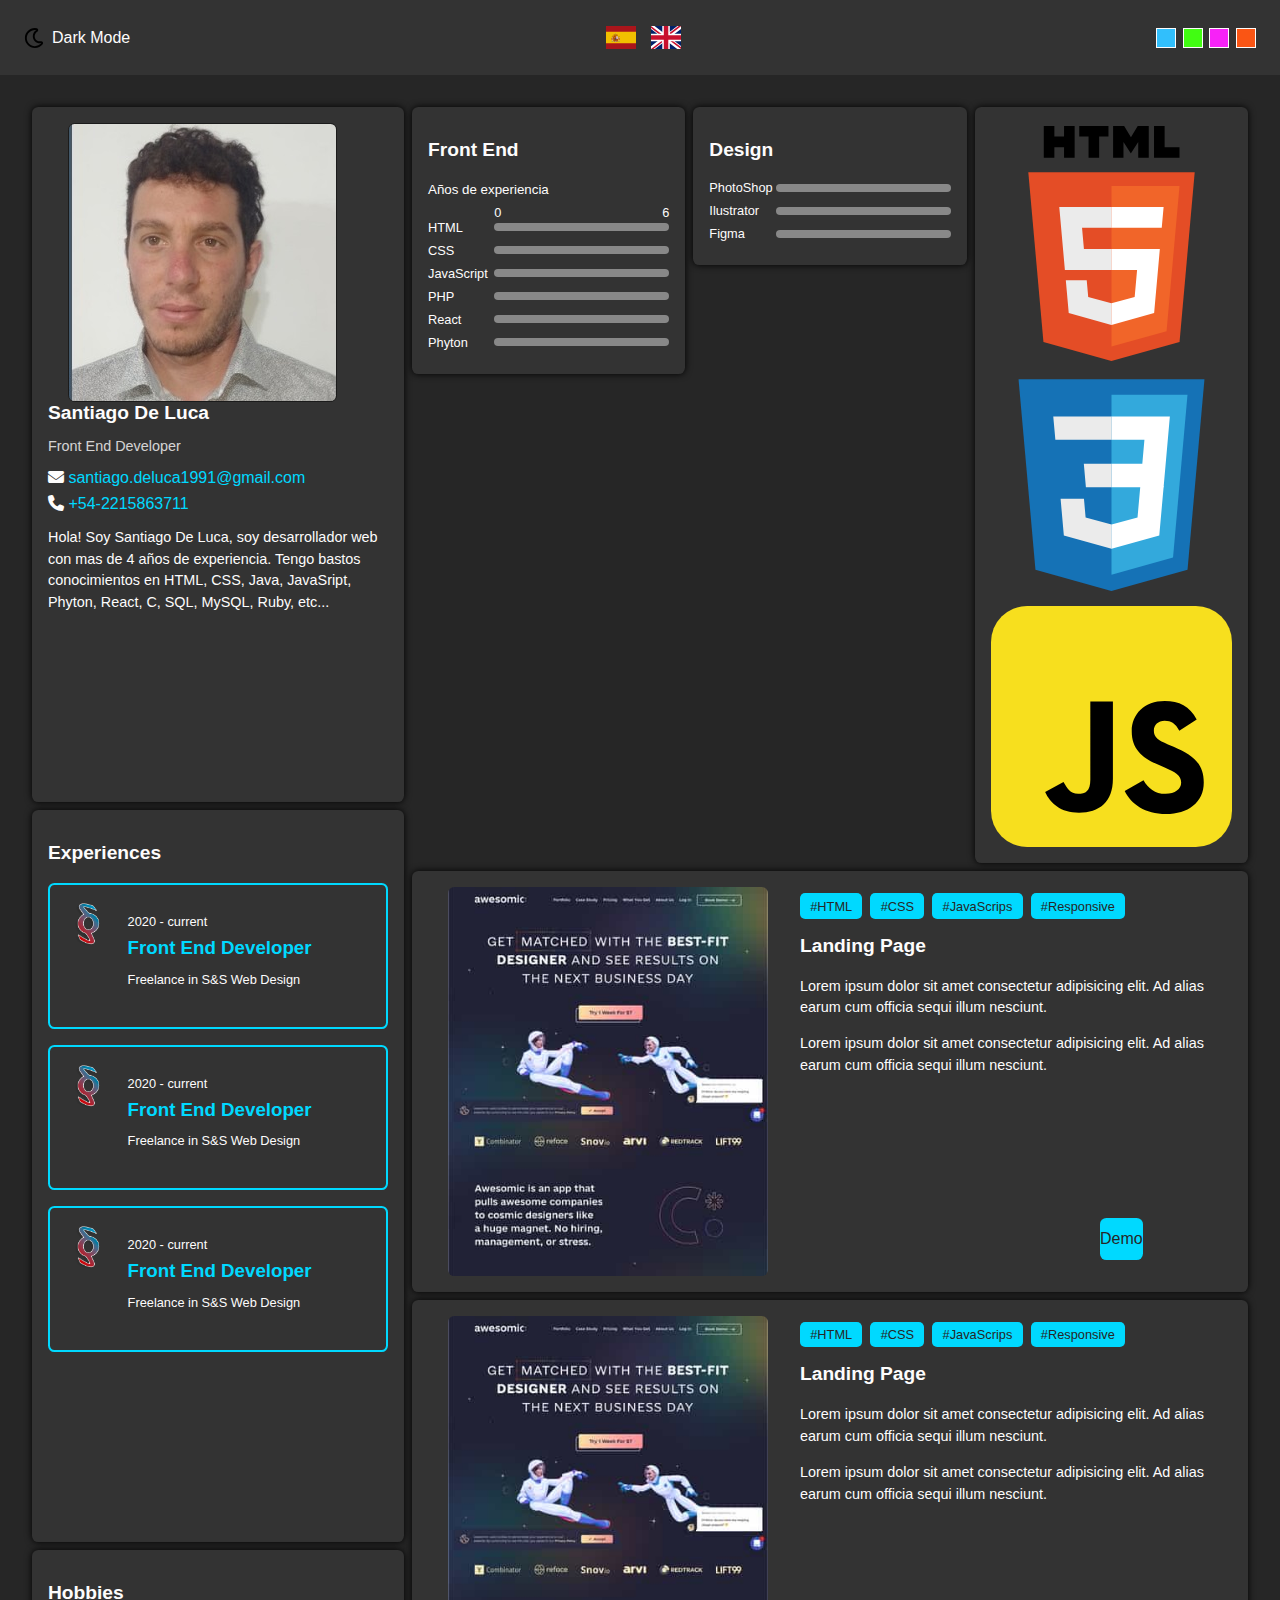
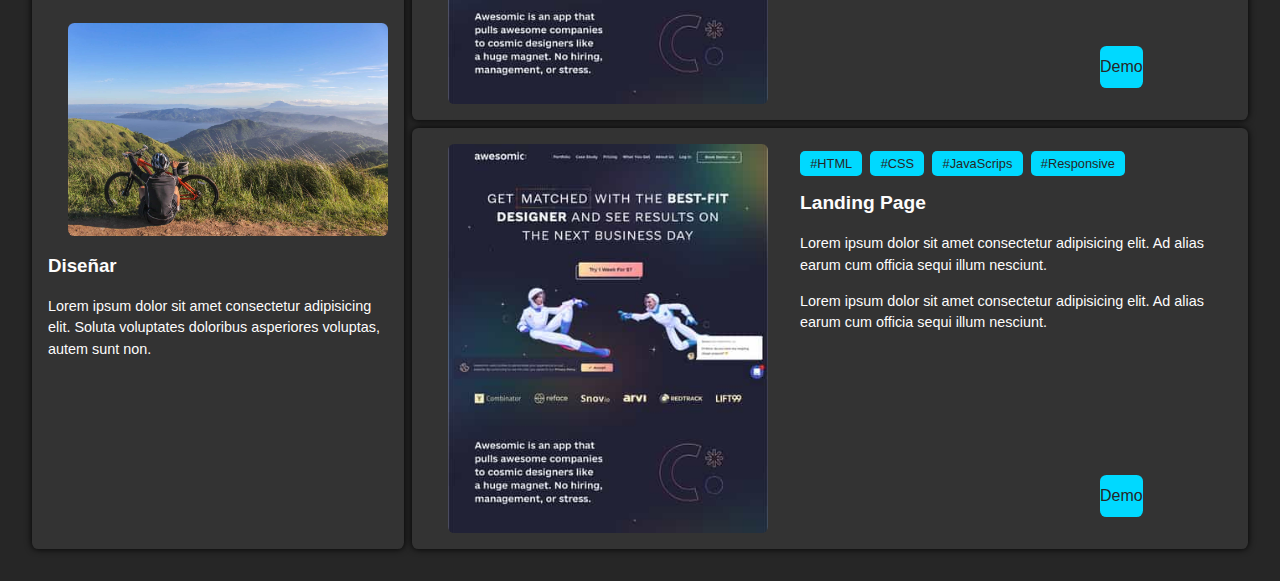
==== index2.html @ b2cef1ed "actualice orden del index" ====
<!DOCTYPE html>
<html lang="en">
  <head>
    <meta charset="UTF-8" />
    <meta http-equiv="X-UA-Compatible" content="IE=edge" />
    <meta name="viewport" content="width=device-width, initial-scale=1.0" />
    <link rel="stylesheet" href="https://cdnjs.cloudflare.com/ajax/libs/font-awesome/6.7.2/css/all.min.css" integrity="sha512-Evv84Mr4kqVGRNSgIGL/F/aIDqQb7xQ2vcrdIwxfjThSH8CSR7PBEakCr51Ck+w+/U6swU2Im1vVX0SVk9ABhg==" crossorigin="anonymous" referrerpolicy="no-referrer" />
    <link rel="stylesheet" href="css/styles.css" />
    <link rel="stylesheet" href="https://cdnjs.cloudflare.com/ajax/libs/font-awesome/4.7.0/css/font-awesome.min.css">
    <title>Portfolio Santiago</title>
  </head>
  <body class="dark">
    <header class="header">
     <div class="switches">
      <div id="toggle-theme" class="toggle-theme">
        <img 
          id="toggle-icon" 
          src="assets/icons/moon.svg" 
          alt="icon theme" 
          class="toggle-theme__icon"
        />
        <p id="toggle-text"
        class="toggle-theme__tex">Dark Mode</p>
      </div>
     </div> 
     <div id="flags" class="flags">
      <div class="flags__item" data-languaje="es">
        <img src="assets/icons/es.svg" alt="Español">
      </div>
      <div class="flags__item" data-languaje="en">
        <img src="assets/icons/gb.svg" alt="Ingles">
      </div>
     </div>
     <div id="toggle-colors" class="colors">
      <div data-color="hsl(189, 100%, 50%)" class="colors__item colors__item--blue"></div>
      <div data-color="hsl(108, 98%, 53%)" class="colors__item colors__item--green"></div>
      <div data-color="hsl(300, 93%, 55%)" class="colors__item colors__item--purple"></div>
      <div data-color="hsl(17, 96%, 53%)" class="colors__item colors__item--orange"></div>
     </div>
    </header>
    <main class="main">
      <section class="column column--left">
        <!--Profile card-->
        <article class="card card--profile">
          <div class="card__image-container">
            <img class="img-profile" src="assets/images/Santi.jpg" alt="">
          </div>
          <div class="class__header">
            <h2 class="card__title no-margin">Santiago De Luca</h2>
            <p class="card__subtitle " data-section="profile" data-value="rol">Front End Developer</p>
          </div>
          <div class="card__body">
            <div class="card__link">
              <i class="fa-solid fa-envelope"></i>
              <a href="mailto:santiago.deluca1991@gmail.com">
                santiago.deluca1991@gmail.com
              </a>
            </div>
            <div class="card__link">
              <i class="fa-solid fa-phone"></i>
              <a href="tel:+542215863711">
                +54-2215863711
              </a>
            </div>
            <p class="card__text" data-section="profile" data-value="description">
              Hola! Soy Santiago De Luca, soy desarrollador web con mas de 4 años de 
              experiencia. Tengo bastos conocimientos en HTML, CSS, Java, JavaSript,
              Phyton, React, C, SQL, MySQL, Ruby, etc...
            </p>
          </div>
        </article>
        <article class="card card--experience">
          <h2 class="card__title" >Experiences</h2>
          <div class="experience">
            <img src="assets/images/logo.png" alt="logo" class="experience__image">
            <div class="experience__info">
              <p class="experience__time">
                2020 - current
              </p>
              <h3 class="experience__job">
                Front End Developer
              </h3>
              <p class="experience__description">
                Freelance in S&S Web Design
              </p>
            </div>
          </div>
          <div class="experience">
            <img src="assets/images/logo.png" alt="logo" class="experience__image">
            <div class="experience__info">
              <p class="experience__time">
                2020 - current
              </p>
              <h3 class="experience__job">
                Front End Developer
              </h3>
              <p class="experience__description">
                Freelance in S&S Web Design
              </p>
            </div>
          </div>
          <div class="experience">
            <img src="assets/images/logo.png" alt="logo" class="experience__image">
            <div class="experience__info">
              <p class="experience__time">
                2020 - current
              </p>
              <h3 class="experience__job">
                Front End Developer
              </h3>
              <p class="experience__description">
                Freelance in S&S Web Design
              </p>
            </div>
          </div>
        </article>
        <article class="card card--hobbies">
          <h2 class="card__title">Hobbies</h2>
          <div class="card__image-container">
            <img src="assets/images/hobbie.jpg" alt="Hobbie">
          </div>
          <h3 class="hobbie__title">Diseñar</h3>
          <p class="card__text">Lorem ipsum dolor sit amet consectetur adipisicing elit. Soluta voluptates doloribus asperiores voluptas, autem sunt non.</p>
        </article>
      </section>
      <section class="column column--right">
        <article class="card">
          <h2 class="card__title">Front End</h2>
          <small>Años de experiencia</small>
          <div class="skills">
          <div class="skills__header">
            <span class="skills__start-level">0</span>
            <span class="skills__start-level">6</span>
          </div>
          <div class="skills">
            <div class="skills__item">
              <p class="skills__tech">HTML</p>
              <div class="skills__bar skills__bar--90"></div>
            </div>
            <div class="skills__item">
              <p class="skills__tech">CSS</p>
              <div class="skills__bar skills__bar--80"></div>
            </div>
            <div class="skills__item">
              <p class="skills__tech">JavaScript</p>
              <div class="skills__bar skills__bar--60"></div>
            </div>
            <div class="skills__item">
              <p class="skills__tech">PHP</p>
              <div class="skills__bar skills__bar--70"></div>
            </div>
            <div class="skills__item">
              <p class="skills__tech">React</p>
              <div class="skills__bar skills__bar--90"></div>
            </div>
            <div class="skills__item">
              <p class="skills__tech">Phyton</p>
              <div class="skills__bar skills__bar--80"></div>
            </div>
          </div>
        </div>
        </article>
        <article class="card">
          <h2 class="card__title">Design</h2>
          <div class="skills-card-2">
            <div class="skills__item">
              <p class="skills__tech">PhotoShop</p>
              <div class="skills__bar skills__bar--90"></div>
            </div>
            <div class="skills__item">
              <p class="skills__tech">Ilustrator</p>
              <div class="skills__bar skills__bar--80"></div>
            </div>
            <div class="skills__item">
              <p class="skills__tech">Figma</p>
              <div class="skills__bar skills__bar--60"></div>
            </div>
            </div>
          </div>
        </article>
        <article class="card">
          <div class="icons__skills">
            <img src="assets/icons/html_original_wordmark_logo_icon_146478.svg" alt="" class="icon_skill">
            <img src="assets/icons/file_type_css_icon_130661.svg" alt="" class="icon_skill">
            <img src="assets/icons/javascript_icon_130900.svg" alt="" class="icon_skill">
          </div>
        </article>
        <article class="card card--projets">
          <div class="card__image-container">
            <img src="assets/images/project.jpg" alt="Proyecto 1" class="card__img">
          </div>
          <div class="projets">
            <div class="projets__tags">
              <span class="projets__tag">#HTML</span>
              <span class="projets__tag">#CSS</span>
              <span class="projets__tag">#JavaScrips</span>
              <span class="projets__tag">#Responsive</span>
            </div>
            <h2 class="card__title">Landing Page</h2>
            <p class="card__text">Lorem ipsum dolor sit amet consectetur adipisicing elit. Ad alias earum cum officia sequi illum nesciunt.</p>
            <p class="card__text">Lorem ipsum dolor sit amet consectetur adipisicing elit. Ad alias earum cum officia sequi illum nesciunt.</p>
            <div class="buttons">
              <a href="#" class="button button--primary">Demo</a>
              <a href="#" class="button button--ghost">Code</a>
            </div>
          </div>
        </article>
        <article class="card card--projets">
          <div class="card__image-container">
            <img src="assets/images/project.jpg" alt="Proyecto 1" class="card__img">
          </div>
          <div class="projets">
            <div class="projets__tags">
              <span class="projets__tag">#HTML</span>
              <span class="projets__tag">#CSS</span>
              <span class="projets__tag">#JavaScrips</span>
              <span class="projets__tag">#Responsive</span>
            </div>
            <h2 class="card__title">Landing Page</h2>
            <p class="card__text">Lorem ipsum dolor sit amet consectetur adipisicing elit. Ad alias earum cum officia sequi illum nesciunt.</p>
            <p class="card__text">Lorem ipsum dolor sit amet consectetur adipisicing elit. Ad alias earum cum officia sequi illum nesciunt.</p>
            <div class="buttons">
              <a href="https://sandelu01.github.io/Portfolio/"  class="button button--primary">Demo</a>
              <a href="https://github.com/Sandelu01/Portfolio"  class="button button--ghost">Code</a>
            </div>
          </div>
        </article>
        <article class="card card--projets">
          <div class="card__image-container">
            <img src="assets/images/project.jpg" alt="Proyecto 1" class="card__img">
          </div>
          <div class="projets">
            <div class="projets__tags">
              <span class="projets__tag">#HTML</span>
              <span class="projets__tag">#CSS</span>
              <span class="projets__tag">#JavaScrips</span>
              <span class="projets__tag">#Responsive</span>
            </div>
            <h2 class="card__title">Landing Page</h2>
            <p class="card__text">Lorem ipsum dolor sit amet consectetur adipisicing elit. Ad alias earum cum officia sequi illum nesciunt.</p>
            <p class="card__text">Lorem ipsum dolor sit amet consectetur adipisicing elit. Ad alias earum cum officia sequi illum nesciunt.</p>
            <div class="buttons">
              <a href="#" class="button button--primary">Demo</a>
              <a href="#" class="button button--ghost">Code</a>
            </div>
          </div>
        </article>
      </section>
    </main>
    <script src="js/scripts.js"></script>
  </body>
</html>
---- css/styles.css ----
:root{
    --primary-color:hsl(189, 100%, 50%);
    --text-color:hsl(0, 0%, 31%);
    --bg-color:hsl(0, 0%, 90%);
    --bg-card-color:hsl(0, 0%, 98%);
    --transition: color 0.4s, background-color 0.8s ease-in-out;
    --border-radius: .4em;
    --skills-bar-lenght: 0%;
}

* {
    box-sizing: border-box;
}

a{
    color: var(--primary-color);
    text-decoration: none;
}

img {
    max-width: 100%;
    display: block;
}

body{
    margin: 0;
    background-color: var( --bg-color);
    color: var(--text-color);
    transition: var(--transition);
    font-family: sans-serif;
}

body.dark{
    --text-color:hsl(0, 20%, 99%);
    --bg-color:hsl(0, 0%, 15%);
    --bg-card-color:hsl(0, 0%, 20%);
}

.body_loader {
    background-color: rgb(36, 36, 36);
}

.loader__container {
    margin-top: 200px;
    box-sizing: border-box;
    display: flex;
    align-items: center;
    justify-content: center;
}

.loader-square {
    display: grid;
    grid-template-columns: max-content max-content;
    animation: loader forwards 3s infinite;
}

.square {
    width: 60px;
    height: 60px;
    background-color: #3bc7eb;
    border: 1px solid rgb(240, 240, 240);
    border-radius: 8px;
}

@property --square-1 {
    syntax: "<transform-function>";
    inherits: true;
    initial-value: translate(0,0);
}

@property --square-2 {
    syntax: "<transform-function>";
    inherits: true;
    initial-value: translate(0,0);
}

@property --square-3 {
    syntax: "<transform-function>";
    inherits: true;
    initial-value: translate(0,0);
}

@property --square-4 {
    syntax: "<transform-function>";
    inherits: true;
    initial-value: translate(0,0);
}

.square-1 {
    transform: var(--square-1);
}

.square-2 {
    transform: var(--square-2);
}

.square-3 {
    transform: var(--square-3);
}


.square-4 {
    transform: var(--square-4);
}



@keyframes loader {
    0%{
        --square-1:translate(0%, 0%);
        --square-2:translate(0%, 0%);
        --square-3:translate(0%, 0%);
        --square-4:translate(0%, 0%);
    }
    25%{
        --square-1:translate(-100%, -100%);
        --square-2:translate(100%, -100%);
        --square-3:translate(-100%, 100%);
        --square-4:translate(100%, 100%);
    }
    50%{
        --square-1:translate(200%, -100%);
        --square-2:translate(100%, 200%);
        --square-3:translate(-100%, -200%);
        --square-4:translate(-200%, 100%);
    }
    75%{
        --square-1:translate(100%, 0%);
        --square-2:translate(0%, 100%);
        --square-3:translate(0%, -100%);
        --square-4:translate(-100%, 0%);
    }
    
}

.title {
    margin-top: 100px;
    text-shadow: black 5px 5px;
    text-transform:;
}

.button {
    background-color: #023038;
    margin-left: 300px;
    display: flex;
    align-items: center;
    justify-content: center;
    border-color: rgb(14, 4, 0);
}

.button:hover {
    cursor: pointer;
    background-color: #248ba5;
}

.button:active {
    background-color: #1a697c;
}

.header{
    display: flex;
    align-items: center;
    justify-content: space-between;
    height: 75px;
    padding: 0 1.5em;
    background-color: var(--bg-card-color);
    transition: var(--transition);
}

.switches{
    display: flex;
    align-items: center;
    justify-content: space-between;
}

.toggle-theme {
    display: flex;
    align-items: center;
    justify-content: center;
    cursor: pointer;
}

.flags {
    width: 75px;
    display: flex;
    align-items: center;
    justify-content: space-between;
}

.flags__item {
    width: 30px;
}

.flags__img {
    display: block;
    cursor: pointer;
}

.toggle-theme__icon {
    margin-right: .5em;
    width: 20px;
}

.toggle-theme__text {
    font-size: 0.8rem;
}

.colors {
    display: flex;
    justify-content: space-between;
    align-items: center;
    height: 20px;
    width: 100px;
}

.colors__item{
    width: 20px;
    height: 20px;
    border: 1px solid var(--text-color);
    cursor: pointer;
    background-color: var(--primary-color);
    }

.colors__item--blue{
    --primary-color:hsl(198, 97%, 59%);
}

.colors__item--green{
    --primary-color:hsl(108, 98%, 53%);
}

.colors__item--purple{
    --primary-color:hsl(300, 93%, 55%);
}

.colors__item--orange{
    --primary-color:hsl(17, 96%, 53%);
}

.title{
    text-align: center;
    color: var(--primary-color);
    transition: var(--transition);
}

.main{
    display: grid;
    padding: 2em;
    gap: .5em;
}

@media screen and (min-width:720px) {
    .main{
        grid-template-columns: min-content 1fr;
    }  
}

.column{
    display: grid;
    gap: .5em;
}

@media screen and (min-width:720px) {
    .column--right{
        grid-template-columns: repeat(3, 1fr);
        grid-template-rows: repeat(3, min-content);
        align-items: start;
    }
    
}


.card {
    padding: 1em;
    background-color: var(--bg-card-color);
    border-radius: var(--border-radius);
    box-shadow: 0 0 7px black;
}

.card:hover {
    box-shadow: 0 0 16px black;
    transition: .8s;
    -webkit-transform: scale(1.07);
    transform: scale(1.07);
}

.card__image-container{
    min-width: 320px;
    border-radius: var(--border-radius);
    overflow: hidden;
    margin-left: 20px;
}

.img-profile{
    border-radius: var(--border-radius);
    border: 1px solid rgb(27, 27, 27);
}

.card__header{
    padding: 1em 0;
}

.card__title{
    margin-bottom: 1em;
    font-size: 1.2rem;
}

.card__subtitle{
    font-size: .9rem;
    opacity: .8;
}

.card__link{
    margin-bottom: .5em;
    transition: var(--transition);

}

.card__text{
    font-size: .9rem;
    line-height: 1.5;
}

@media screen and (min-width: 760px) {
    .card--projets {
        display: grid;
        grid-template-columns: min-content 1fr;
        grid-column: 1 / -1;
    }
}



.skills{
    
    padding: 0;
}

.skills-card-2 {
    margin-top: .8em;
}

.skills__header {
    display: flex;
    justify-content: space-between;
    width: 175px;
    margin-left: auto;
    margin-top: 0.5em;
    font-size: 0.8em;
}

.skills__tech{
    margin: 0;
    font-size: 0.8rem;
}

.skills__item{
    display: flex;
    align-items: center;
    justify-content: space-between ;
    margin-bottom: 0.5em;
}

.skills__bar,
.skills__bar::after {
    position: relative;
    width: 175px;
    height: 8px;
    background-color: #888;
    border-radius: var(--border-radius);
    overflow: hidden;
}

.skills__bar::after {
    left: -175px;
    content: "";
    position: absolute;
    background-color: var(--primary-color);
    transition: var(--transition);
    animation: skills-bar-fill 2s ease-in-out forwards;
}

.skills__bar--70::after {
    --skill-bar-lenght: 70%;
}

.icon{
    margin-right: 1em;
}

.img-profile{
    justify-content: center;
}

.no-margin {
    margin: 0;
}

@keyframes skills-bar-fill {
    to{
        transform: translateX(var(--skills-bar-lenght));
    }
}

.skills__bar--10::after {
    --skills-bar-lenght: 10%;
}
.skills__bar--20::after {
    --skills-bar-lenght: 20%;
}
.skills__bar--30::after {
    --skills-bar-lenght: 30%;
}
.skills__bar--40::after {
    --skills-bar-lenght: 40%;
}
.skills__bar--50::after {
    --skills-bar-lenght: 50%;
}
.skills__bar--60::after {
    --skills-bar-lenght: 60%;
}
.skills__bar--70::after {
    --skills-bar-lenght: 70%;
}
.skills__bar--80::after {
    --skills-bar-lenght: 80%;
}
.skills__bar--90::after {
    --skills-bar-lenght: 90%;
}
.skills__bar--70::after {
    --skills-bar-lenght: 70%;
}
 
.experience {
    display: flex;
    align-items: start;
    margin-bottom: 1em;
    padding: 1em;
    border: 2px solid var(--primary-color);
    border-radius: var(--border-radius);
    transition: var(--transition);
}

.experience__image {
    max-width: 15%;
    margin-right: 1em;
}

.experience__time {
    font-size: 0.8rem;
    margin-bottom: 0.5rem;
}

.experience__job {
    margin: 0;
    margin-bottom: 0.5rem;
    color: var(--primary-color);
    transition: var(--transition);
}

.experience__description {
    font-size: .8rem;
    margin-bottom: 1.5rem;
}

.projets {
    position: relative;

}

@media screen and (min-width: 760px) {
    .projets {
        margin-left: 2em;
    }
}

.projets__tags {
    display: flex;
    justify-content: space-between;
    margin: 0.5em 0;
    font-size: 0.8rem;
    width: 275px;

}

@media screen and (min-width: 760px) {
    .projets__tags {
        width: 325px;
        font-size: .8rem;
    }
}

.projets__tag {
    padding: .4em .8em;
    border-radius: var(--border-radius);
    background-color: var(--primary-color);
    color: var(--bg-color);
    transition: var(--transition);
}

.buttons {
    display: flex;
    justify-content: space-between;
    width: 225px;
}

.button {
    width: 100px;
    line-height: 2.5;
    text-align: center;
    border-radius: var(--border-radius);
    transition: var(--transition);
    
}

.button--primary {
    background-color: var(--primary-color);
    color: var(--bg-color);
}

.button--ghost {
    background-color: transparent;
    border: 1px solid var(--primary-color);
    color: var(--primary-color);
}

@media screen and (min-width: 760px) {
    .buttons {
        position: absolute;
        bottom: 1em;
    }
}
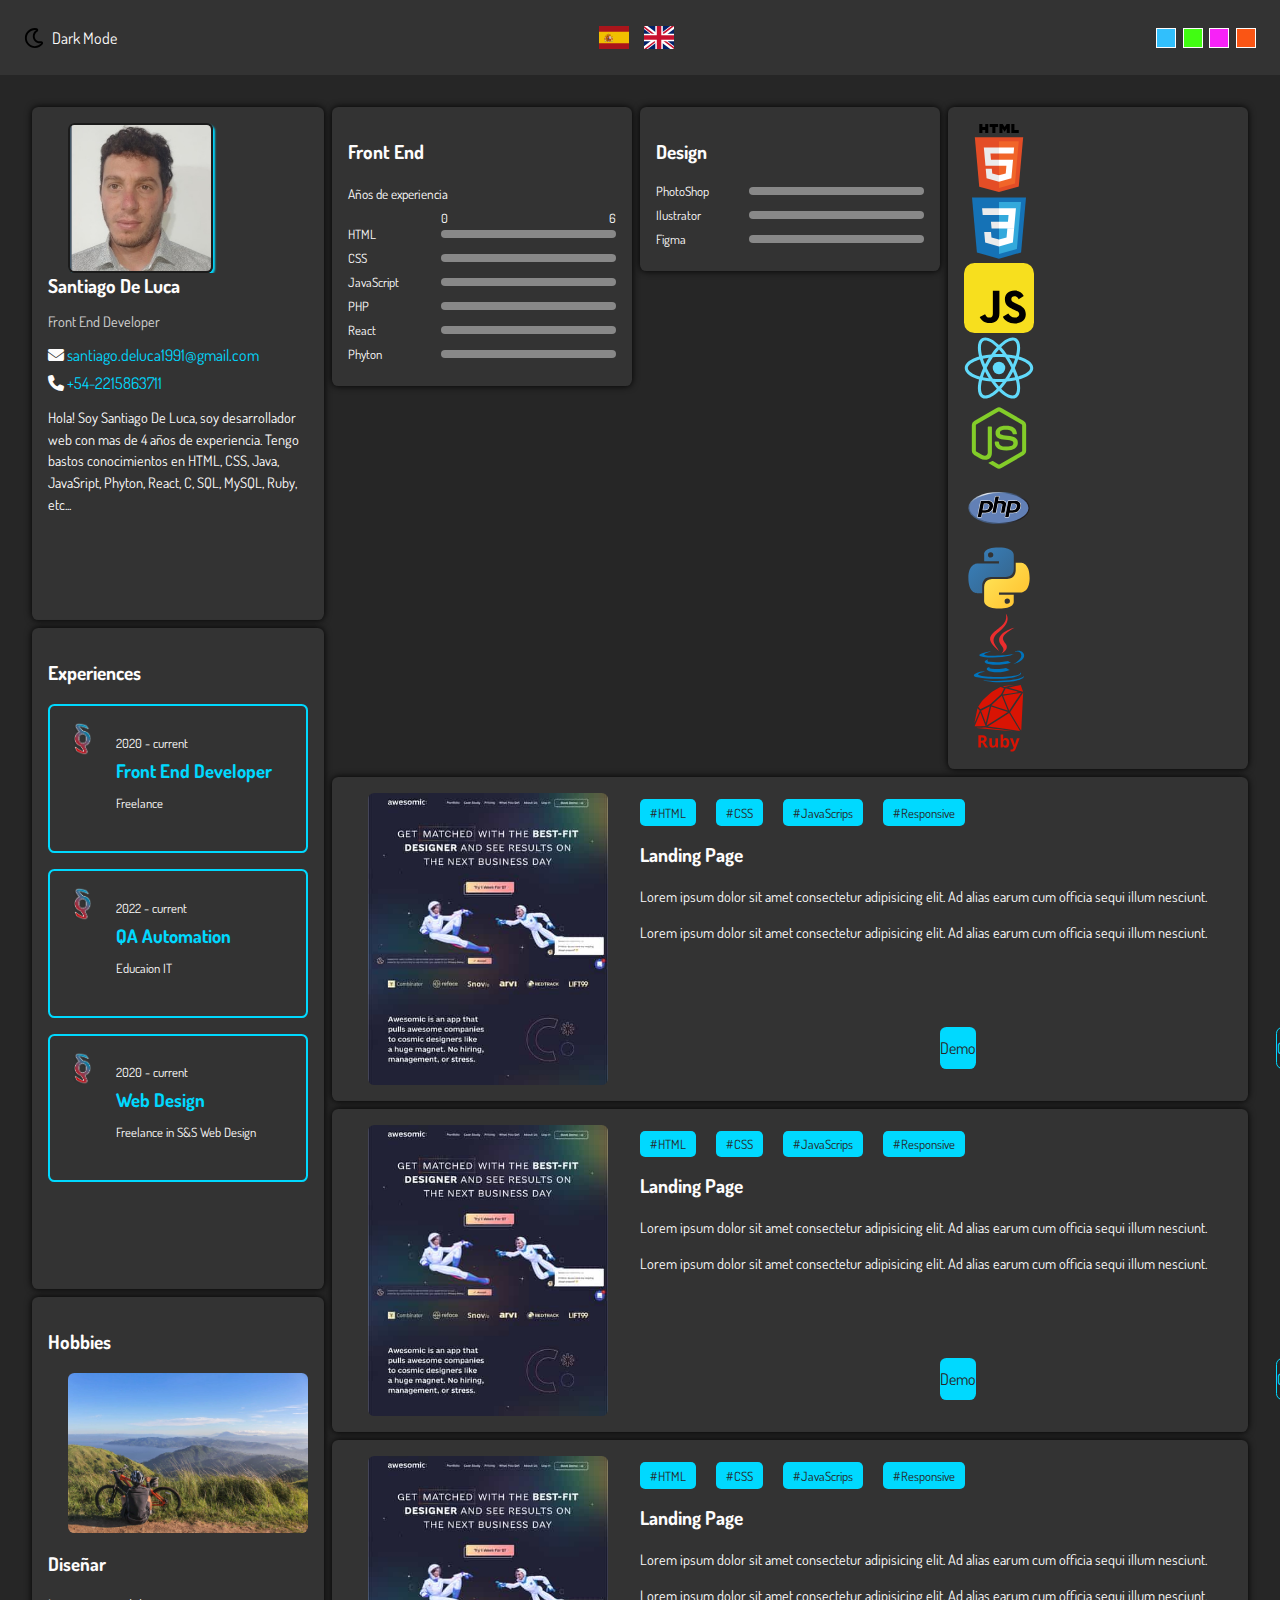
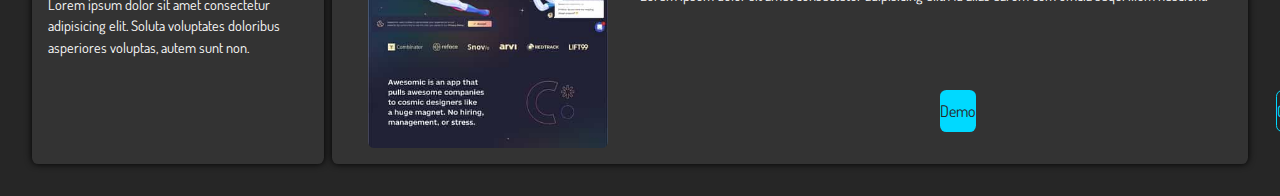
==== commit 982b7e87: "actualizacion" ====
--- a/index2.html
+++ b/index2.html
@@ -8,6 +8,9 @@
     <link rel="stylesheet" href="css/styles.css" />
     <link rel="stylesheet" href="https://cdnjs.cloudflare.com/ajax/libs/font-awesome/4.7.0/css/font-awesome.min.css">
     <title>Portfolio Santiago</title>
+    <link rel="preconnect" href="https://fonts.googleapis.com">
+    <link rel="preconnect" href="https://fonts.gstatic.com" crossorigin>
+    <link href="https://fonts.googleapis.com/css2?family=Dosis:wght@200..800&family=Nanum+Brush+Script&display=swap" rel="stylesheet">
   </head>
   <body class="dark">
     <header class="header">
@@ -52,13 +55,13 @@
           <div class="card__body">
             <div class="card__link">
               <i class="fa-solid fa-envelope"></i>
-              <a href="mailto:santiago.deluca1991@gmail.com">
+              <a class="contact" href="mailto:santiago.deluca1991@gmail.com">
                 santiago.deluca1991@gmail.com
               </a>
             </div>
             <div class="card__link">
               <i class="fa-solid fa-phone"></i>
-              <a href="tel:+542215863711">
+              <a class="contact" href="tel:+542215863711">
                 +54-2215863711
               </a>
             </div>
@@ -81,7 +84,21 @@
                 Front End Developer
               </h3>
               <p class="experience__description">
-                Freelance in S&S Web Design
+                Freelance
+              </p>
+            </div>
+          </div>
+          <div class="experience">
+            <img src="assets/images/logo.png" alt="logo" class="experience__image">
+            <div class="experience__info">
+              <p class="experience__time">
+                2022 - current
+              </p>
+              <h3 class="experience__job">
+                QA Automation
+              </h3>
+              <p class="experience__description">
+                Educaion IT
               </p>
             </div>
           </div>
@@ -92,21 +109,7 @@
                 2020 - current
               </p>
               <h3 class="experience__job">
-                Front End Developer
-              </h3>
-              <p class="experience__description">
-                Freelance in S&S Web Design
-              </p>
-            </div>
-          </div>
-          <div class="experience">
-            <img src="assets/images/logo.png" alt="logo" class="experience__image">
-            <div class="experience__info">
-              <p class="experience__time">
-                2020 - current
-              </p>
-              <h3 class="experience__job">
-                Front End Developer
+                Web Design
               </h3>
               <p class="experience__description">
                 Freelance in S&S Web Design
@@ -183,6 +186,12 @@
             <img src="assets/icons/html_original_wordmark_logo_icon_146478.svg" alt="" class="icon_skill">
             <img src="assets/icons/file_type_css_icon_130661.svg" alt="" class="icon_skill">
             <img src="assets/icons/javascript_icon_130900.svg" alt="" class="icon_skill">
+            <img src="assets/icons/react_original_logo_icon_146374.svg" alt="" class="icon_skill">
+            <img src="assets/icons/file_type_node_icon_130301.svg" alt="" class="icon_skill">
+            <img src="assets/icons/file_type_php_icon_130266.svg" alt="" class="icon_skill">
+            <img src="assets/icons/file_type_python_icon_130221.svg" alt="" class="icon_skill">
+            <img src="assets/icons/java_original_logo_icon_146458.svg" alt="" class="icon_skill">
+            <img src="assets/icons/ruby_plain_wordmark_logo_icon_146362.svg" alt="" class="icon_skill">
           </div>
         </article>
         <article class="card card--projets">
--- a/css/styles.css
+++ b/css/styles.css
@@ -10,6 +10,7 @@
 
 * {
     box-sizing: border-box;
+    font-family: "Dosis", serif;
 }
 
 a{
@@ -37,7 +38,33 @@
 }
 
 .body_loader {
+    justify-content: center;
     background-color: rgb(36, 36, 36);
+}
+
+.title {
+    font-family: "Nanum Brush Script", serif;
+    font-weight: 500;
+    font-style: normal;
+}
+
+.title {
+    margin-left: 40%;
+    font-family: "Nanum Brush Script", serif;
+    white-space: nowrap;
+    border-right: 4px solid;
+    width: 49ch;
+    animation: typing 2s steps(28),
+        blink 1.5s infinite step-end alternate;
+    overflow: hidden;
+}
+
+
+@keyframes typing {
+    from { width: 0;}
+}
+@keyframes blink {
+    50% {border-color: transparent;}
 }
 
 .loader__container {
@@ -278,22 +305,24 @@
 }
 
 .card:hover {
-    box-shadow: 0 0 16px black;
+    box-shadow: 0 0 16px var(--primary-color);
     transition: .8s;
     -webkit-transform: scale(1.07);
     transform: scale(1.07);
 }
 
 .card__image-container{
-    min-width: 320px;
+    min-width: 240px;
     border-radius: var(--border-radius);
     overflow: hidden;
     margin-left: 20px;
 }
 
 .img-profile{
-    border-radius: var(--border-radius);
-    border: 1px solid rgb(27, 27, 27);
+    height: 150px;
+    border-radius: var(--border-radius);
+    border: 2px solid rgb(27, 27, 27);
+    box-shadow: 2px 2px 2px var(--primary-color);
 }
 
 .card__header{
@@ -308,6 +337,10 @@
 .card__subtitle{
     font-size: .9rem;
     opacity: .8;
+}
+
+.contact {
+    transition: var(--transition);
 }
 
 .card__link{
@@ -433,6 +466,13 @@
     --skills-bar-lenght: 70%;
 }
  
+.icon_skill {
+    display: grid;
+    justify-content: center;
+    align-items: center;
+    height: 70px;
+}
+
 .experience {
     display: flex;
     align-items: start;
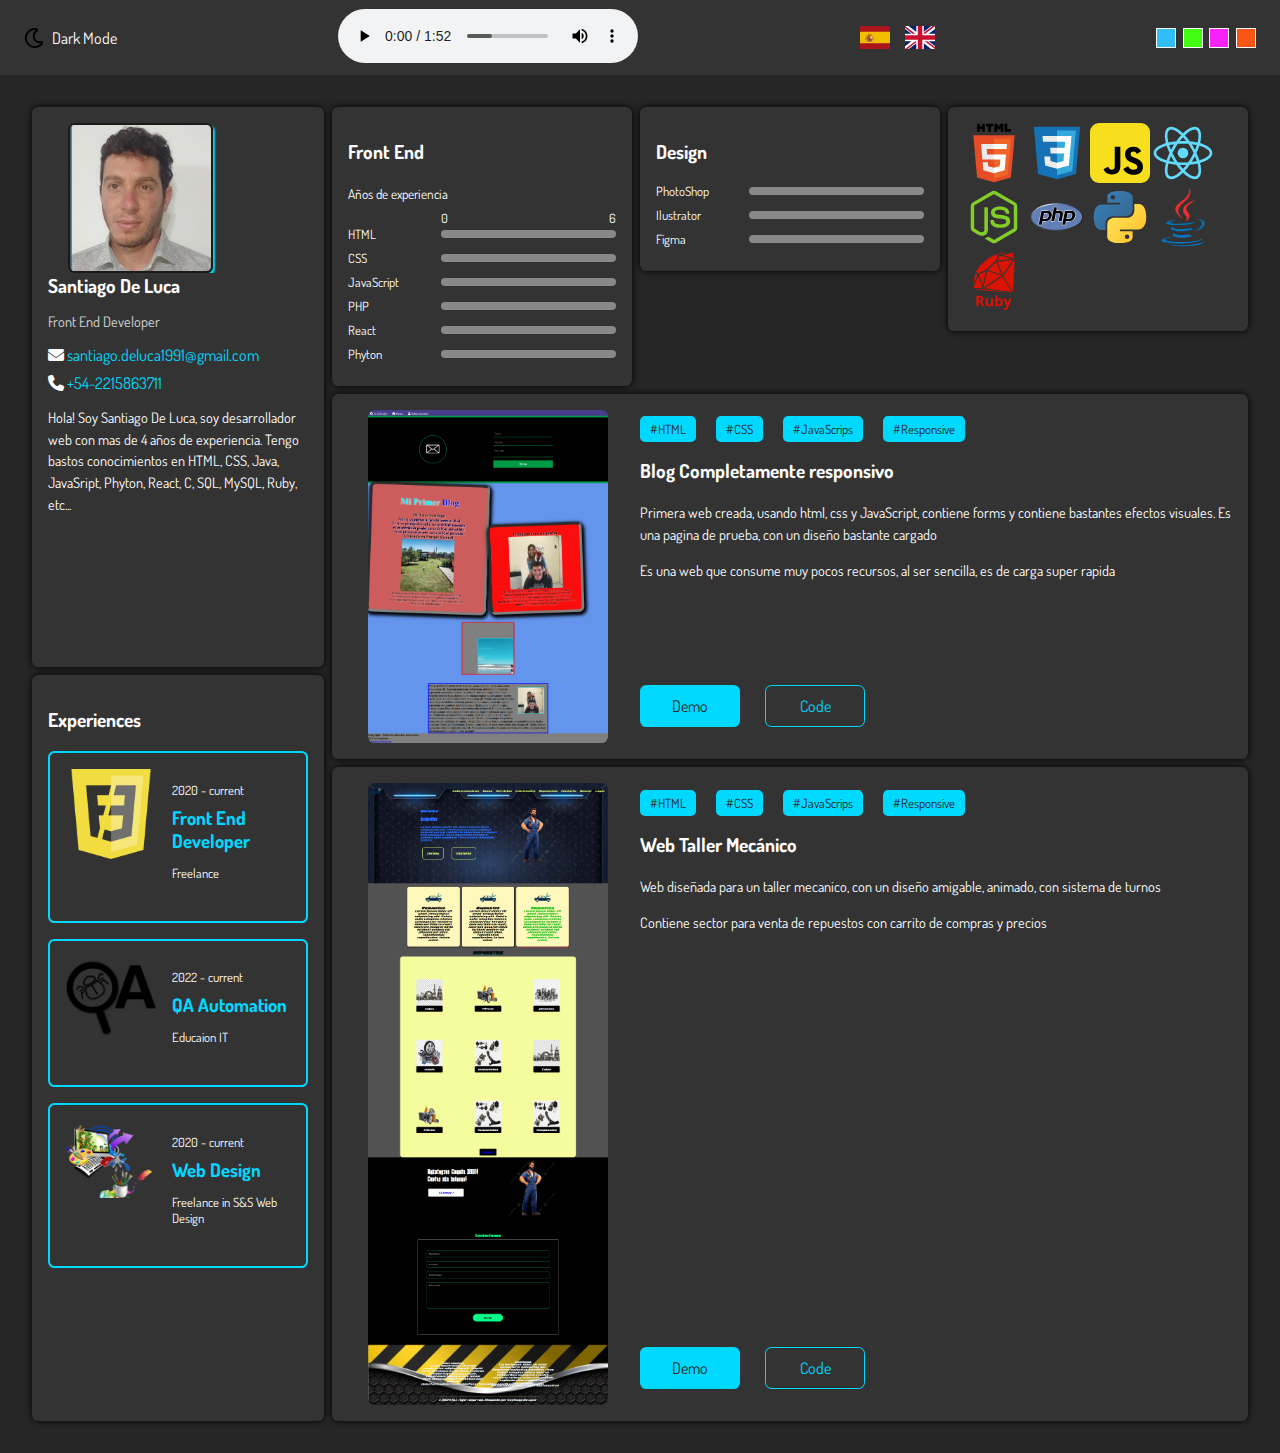
==== commit 4e58fbe8: "Actualizacion 29/1" ====
--- a/index2.html
+++ b/index2.html
@@ -25,7 +25,10 @@
         <p id="toggle-text"
         class="toggle-theme__tex">Dark Mode</p>
       </div>
-     </div> 
+     </div>
+     <div class="audio">
+      <audio src="assets/Music/23-oolong-tea-268924.mp3" autoplay controls></audio>
+     </div>
      <div id="flags" class="flags">
       <div class="flags__item" data-languaje="es">
         <img src="assets/icons/es.svg" alt="Español">
@@ -75,7 +78,7 @@
         <article class="card card--experience">
           <h2 class="card__title" >Experiences</h2>
           <div class="experience">
-            <img src="assets/images/logo.png" alt="logo" class="experience__image">
+            <img src="assets/images/Front-end-logo-color@2x.png" alt="logo" class="experience__image">
             <div class="experience__info">
               <p class="experience__time">
                 2020 - current
@@ -89,7 +92,7 @@
             </div>
           </div>
           <div class="experience">
-            <img src="assets/images/logo.png" alt="logo" class="experience__image">
+            <img src="assets/images/QA.png" alt="logo" class="experience__image">
             <div class="experience__info">
               <p class="experience__time">
                 2022 - current
@@ -103,7 +106,7 @@
             </div>
           </div>
           <div class="experience">
-            <img src="assets/images/logo.png" alt="logo" class="experience__image">
+            <img src="assets/images/DISeño.png" alt="logo" class="experience__image">
             <div class="experience__info">
               <p class="experience__time">
                 2020 - current
@@ -117,14 +120,7 @@
             </div>
           </div>
         </article>
-        <article class="card card--hobbies">
-          <h2 class="card__title">Hobbies</h2>
-          <div class="card__image-container">
-            <img src="assets/images/hobbie.jpg" alt="Hobbie">
-          </div>
-          <h3 class="hobbie__title">Diseñar</h3>
-          <p class="card__text">Lorem ipsum dolor sit amet consectetur adipisicing elit. Soluta voluptates doloribus asperiores voluptas, autem sunt non.</p>
-        </article>
+        
       </section>
       <section class="column column--right">
         <article class="card">
@@ -196,7 +192,7 @@
         </article>
         <article class="card card--projets">
           <div class="card__image-container">
-            <img src="assets/images/project.jpg" alt="Proyecto 1" class="card__img">
+            <img src="assets/images/Pagina responsiva.png" alt="Proyecto 1" class="card__img">
           </div>
           <div class="projets">
             <div class="projets__tags">
@@ -205,9 +201,9 @@
               <span class="projets__tag">#JavaScrips</span>
               <span class="projets__tag">#Responsive</span>
             </div>
-            <h2 class="card__title">Landing Page</h2>
-            <p class="card__text">Lorem ipsum dolor sit amet consectetur adipisicing elit. Ad alias earum cum officia sequi illum nesciunt.</p>
-            <p class="card__text">Lorem ipsum dolor sit amet consectetur adipisicing elit. Ad alias earum cum officia sequi illum nesciunt.</p>
+            <h2 class="card__title">Blog Completamente responsivo</h2>
+            <p class="card__text">Primera web creada, usando html, css y JavaScript, contiene forms y contiene bastantes efectos visuales. Es una pagina de prueba, con un diseño bastante cargado</p>
+            <p class="card__text">Es una web que consume muy pocos recursos, al ser sencilla, es de carga super rapida</p>
             <div class="buttons">
               <a href="#" class="button button--primary">Demo</a>
               <a href="#" class="button button--ghost">Code</a>
@@ -216,7 +212,7 @@
         </article>
         <article class="card card--projets">
           <div class="card__image-container">
-            <img src="assets/images/project.jpg" alt="Proyecto 1" class="card__img">
+            <img src="assets/images/TallerAgustin.png" alt="Proyecto 1" class="card__img">
           </div>
           <div class="projets">
             <div class="projets__tags">
@@ -225,35 +221,16 @@
               <span class="projets__tag">#JavaScrips</span>
               <span class="projets__tag">#Responsive</span>
             </div>
-            <h2 class="card__title">Landing Page</h2>
-            <p class="card__text">Lorem ipsum dolor sit amet consectetur adipisicing elit. Ad alias earum cum officia sequi illum nesciunt.</p>
-            <p class="card__text">Lorem ipsum dolor sit amet consectetur adipisicing elit. Ad alias earum cum officia sequi illum nesciunt.</p>
+            <h2 class="card__title">Web Taller Mecánico</h2>
+            <p class="card__text">Web diseñada para un taller mecanico, con un diseño amigable, animado, con sistema de turnos</p>
+            <p class="card__text">Contiene sector para venta de repuestos con carrito de compras y precios</p>
             <div class="buttons">
               <a href="https://sandelu01.github.io/Portfolio/"  class="button button--primary">Demo</a>
               <a href="https://github.com/Sandelu01/Portfolio"  class="button button--ghost">Code</a>
             </div>
           </div>
         </article>
-        <article class="card card--projets">
-          <div class="card__image-container">
-            <img src="assets/images/project.jpg" alt="Proyecto 1" class="card__img">
-          </div>
-          <div class="projets">
-            <div class="projets__tags">
-              <span class="projets__tag">#HTML</span>
-              <span class="projets__tag">#CSS</span>
-              <span class="projets__tag">#JavaScrips</span>
-              <span class="projets__tag">#Responsive</span>
-            </div>
-            <h2 class="card__title">Landing Page</h2>
-            <p class="card__text">Lorem ipsum dolor sit amet consectetur adipisicing elit. Ad alias earum cum officia sequi illum nesciunt.</p>
-            <p class="card__text">Lorem ipsum dolor sit amet consectetur adipisicing elit. Ad alias earum cum officia sequi illum nesciunt.</p>
-            <div class="buttons">
-              <a href="#" class="button button--primary">Demo</a>
-              <a href="#" class="button button--ghost">Code</a>
-            </div>
-          </div>
-        </article>
+        
       </section>
     </main>
     <script src="js/scripts.js"></script>
--- a/css/styles.css
+++ b/css/styles.css
@@ -10,7 +10,7 @@
 
 * {
     box-sizing: border-box;
-    font-family: "Dosis", serif;
+    
 }
 
 a{
@@ -29,6 +29,7 @@
     color: var(--text-color);
     transition: var(--transition);
     font-family: sans-serif;
+    font-family: "Dosis", serif;
 }
 
 body.dark{
@@ -163,7 +164,6 @@
 .title {
     margin-top: 100px;
     text-shadow: black 5px 5px;
-    text-transform:;
 }
 
 .button {
@@ -282,10 +282,12 @@
     }  
 }
 
-.column{
-    display: grid;
+.column {
+    display: grid ;
+
     gap: .5em;
 }
+
 
 @media screen and (min-width:720px) {
     .column--right{
@@ -330,6 +332,7 @@
 }
 
 .card__title{
+    justify-content: center;
     margin-bottom: 1em;
     font-size: 1.2rem;
 }
@@ -466,11 +469,15 @@
     --skills-bar-lenght: 70%;
 }
  
+.icons__skills {
+ 
+   
+    
+}
+
 .icon_skill {
-    display: grid;
-    justify-content: center;
-    align-items: center;
-    height: 70px;
+    display: inline-block;
+    height: 60px;
 }
 
 .experience {
@@ -484,7 +491,7 @@
 }
 
 .experience__image {
-    max-width: 15%;
+    max-width: 40%;
     margin-right: 1em;
 }
 
@@ -541,12 +548,13 @@
 }
 
 .buttons {
-    display: flex;
-    justify-content: space-between;
+   display: flex;
+    justify-content: space-between ;
     width: 225px;
 }
 
 .button {
+    margin: 0;
     width: 100px;
     line-height: 2.5;
     text-align: center;
